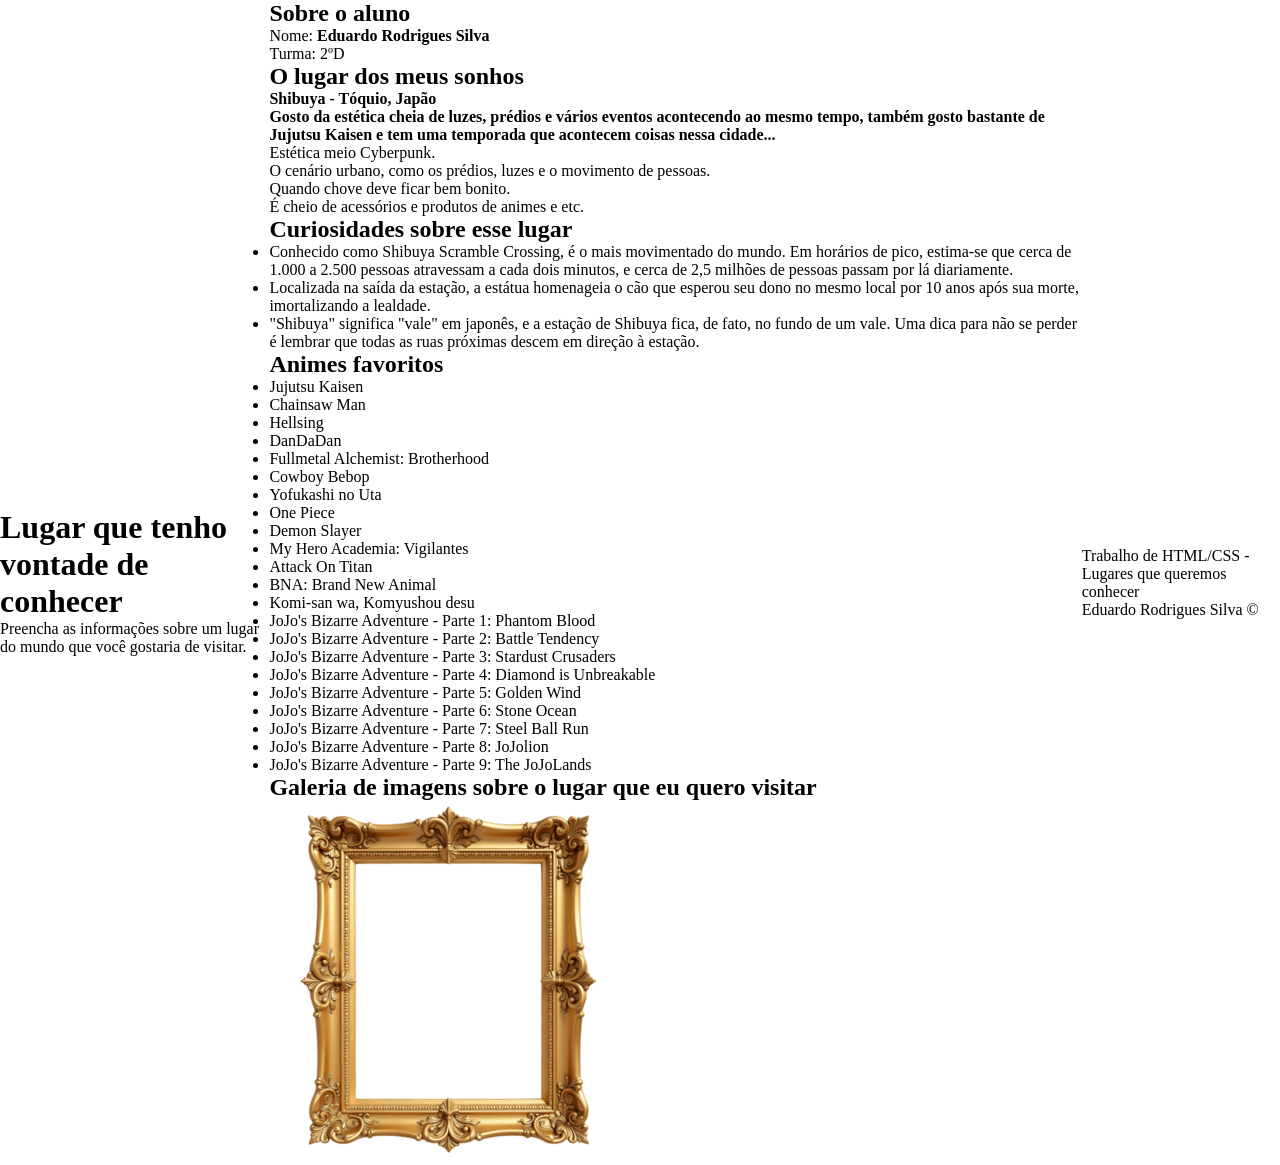
==== eduardoRodrigues.html @ 578aa2a4 "Cria página template, adiciona foto no index.html" ====
<!DOCTYPE html>
<html lang="pt-BR">
<head>
    <meta charset="UTF-8">
    <title>Lugar que quero conhecer</title>
    <link rel="stylesheet" href="style.css">
</head>
<body>

<header>
    <h1>Lugar que tenho vontade de conhecer</h1>
    <p>Preencha as informações sobre um lugar do mundo que você gostaria de visitar.</p>
</header>

<main>
    <section id="aluno">
        <h2>Sobre o aluno</h2>
        <p>Nome: <strong>Eduardo Rodrigues Silva</strong></p>
        <p>Turma: 2ºD</p>
    </section>

    <section id="lugar">
        <h2>O lugar dos meus sonhos</h2>
        <p><strong>Shibuya - Tóquio, Japão</strong></p>
        <p><strong>Gosto da estética cheia de luzes, prédios e vários eventos acontecendo ao mesmo tempo, também gosto bastante de Jujutsu Kaisen e tem uma temporada que acontecem coisas nessa cidade...</strong></p>
        <p>
            Estética meio Cyberpunk. <br>
            O cenário urbano, como os prédios, luzes e o movimento de pessoas. <br>
            Quando chove deve ficar bem bonito. <br>
            É cheio de acessórios e produtos de animes e etc.
        </p>
    </section>

    <section id="curiosidades">
        <h2>Curiosidades sobre esse lugar</h2>
        <ul>
            <li>Conhecido como Shibuya Scramble Crossing, é o mais movimentado do mundo. Em horários de pico, estima-se que cerca de 1.000 a 2.500 pessoas atravessam a cada dois minutos, e cerca de 2,5 milhões de pessoas passam por lá diariamente.</li>
            <li> Localizada na saída da estação, a estátua homenageia o cão que esperou seu dono no mesmo local por 10 anos após sua morte, imortalizando a lealdade.</li>
            <li>"Shibuya" significa "vale" em japonês, e a estação de Shibuya fica, de fato, no fundo de um vale. Uma dica para não se perder é lembrar que todas as ruas próximas descem em direção à estação.</li>
        </ul>
    </section>

    <section id="animes">
        <h2>Animes favoritos</h2>
        <ul>
            <li>Jujutsu Kaisen</li>
            <li>Chainsaw Man</li>
            <li>Hellsing</li>
            <li>DanDaDan</li>
            <li>Fullmetal Alchemist: Brotherhood</li>
            <li>Cowboy Bebop</li>
            <li>Yofukashi no Uta</li>
            <li>One Piece</li>
            <li>Demon Slayer</li>
            <li>My Hero Academia: Vigilantes</li>
            <li>Attack On Titan</li>
            <li>BNA: Brand New Animal</li>
            <li>Komi-san wa, Komyushou desu</li>
            <li>JoJo's Bizarre Adventure - Parte 1: Phantom Blood</li>
            <li>JoJo's Bizarre Adventure - Parte 2: Battle Tendency</li>
            <li>JoJo's Bizarre Adventure - Parte 3: Stardust Crusaders</li>
            <li>JoJo's Bizarre Adventure - Parte 4: Diamond is Unbreakable</li>
            <li>JoJo's Bizarre Adventure - Parte 5: Golden Wind</li>
            <li>JoJo's Bizarre Adventure - Parte 6: Stone Ocean</li>
            <li>JoJo's Bizarre Adventure - Parte 7: Steel Ball Run</li>
            <li>JoJo's Bizarre Adventure - Parte 8: JoJolion</li>
            <li>JoJo's Bizarre Adventure - Parte 9: The JoJoLands</li>
        </ul>
    </section>

    <section id="galeria">
        <h2>Galeria de imagens sobre o lugar que eu quero visitar</h2>
        <img class="foto_galeria" src="assets/eduardo/quadro_galeria.png" alt="">
    </section>
</main>

<footer>
    <p>Trabalho de HTML/CSS - Lugares que queremos conhecer <br>
        Eduardo Rodrigues Silva &copy;</p>
</footer>

</body>
</html>
---- style.css ----
:root {
    --green: #53763a;
}

* {
    margin: 0;
    padding: 0;
    box-sizing: border-box;
}

body {
    display: flex;
    align-items: center;
    justify-content: center;
}

.canva img {
    max-width: 600px;
}

#corridor {
    width: 100%;
    height: 100vh;
    gap: 15%;

    padding-left: 350px;

    display: flex;
    align-items: center;
    justify-content: space-around;
}


#corridor>:last-child {
    padding-right: 350px;
}

.canva img {
    background-size: cover;
    background-position: center;
    background-repeat: no-repeat;
}

#davi {
    background-image: url('assets/davi/baiacu.png');
}

#eduardo {
    background-image: url('assets/eduardo/apollodog.jpeg');
}
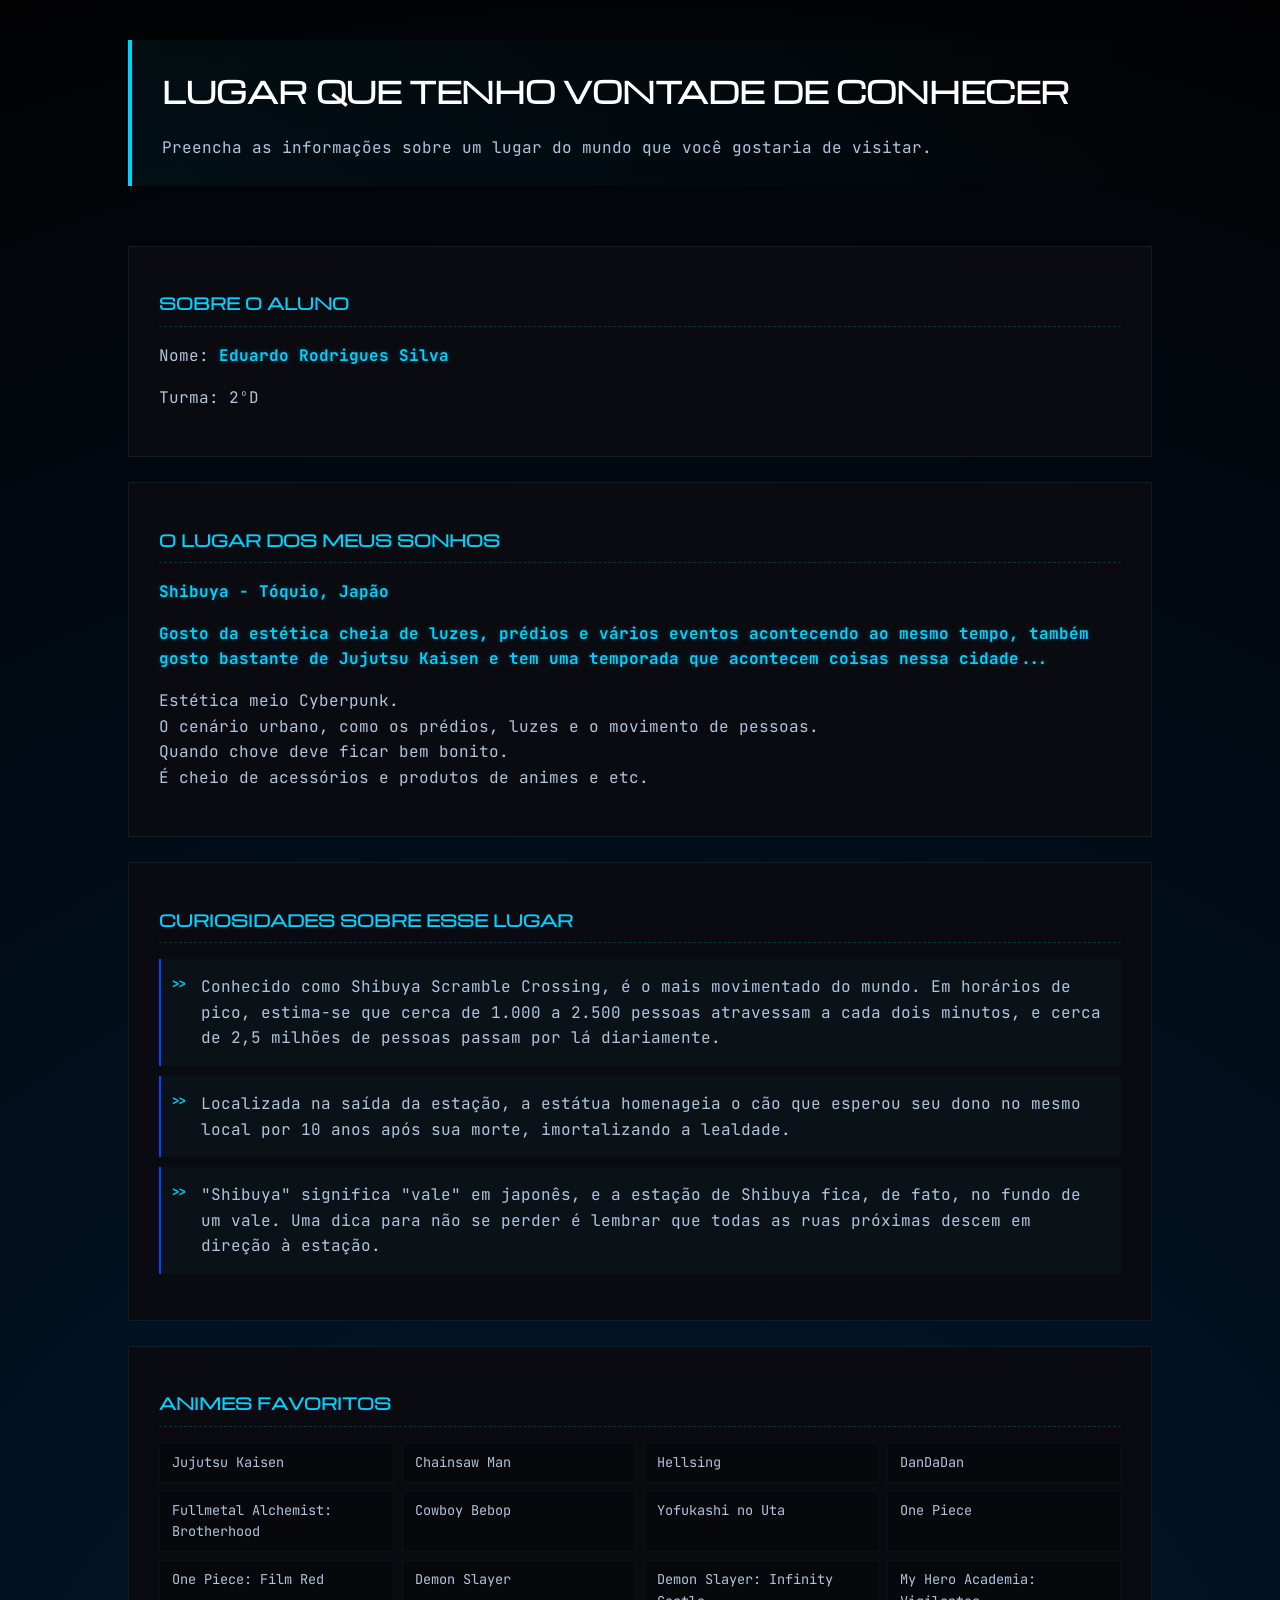
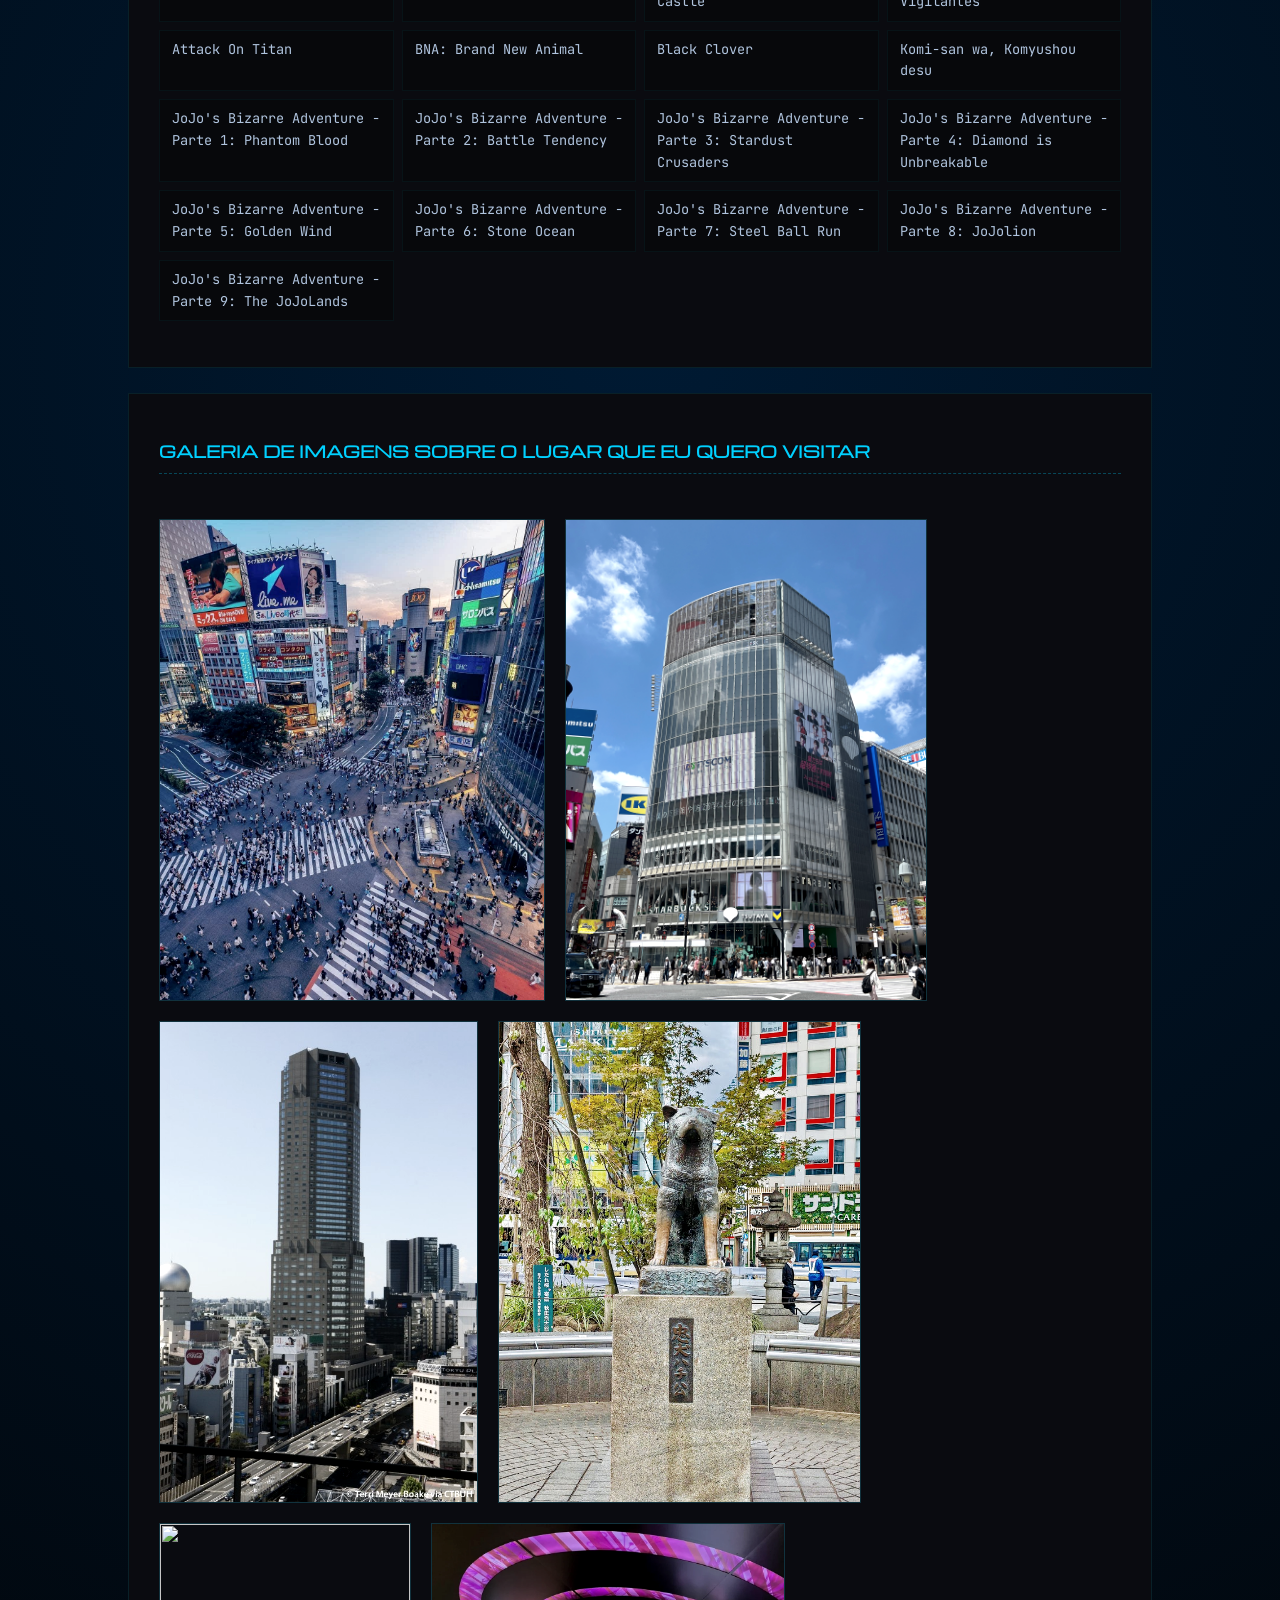
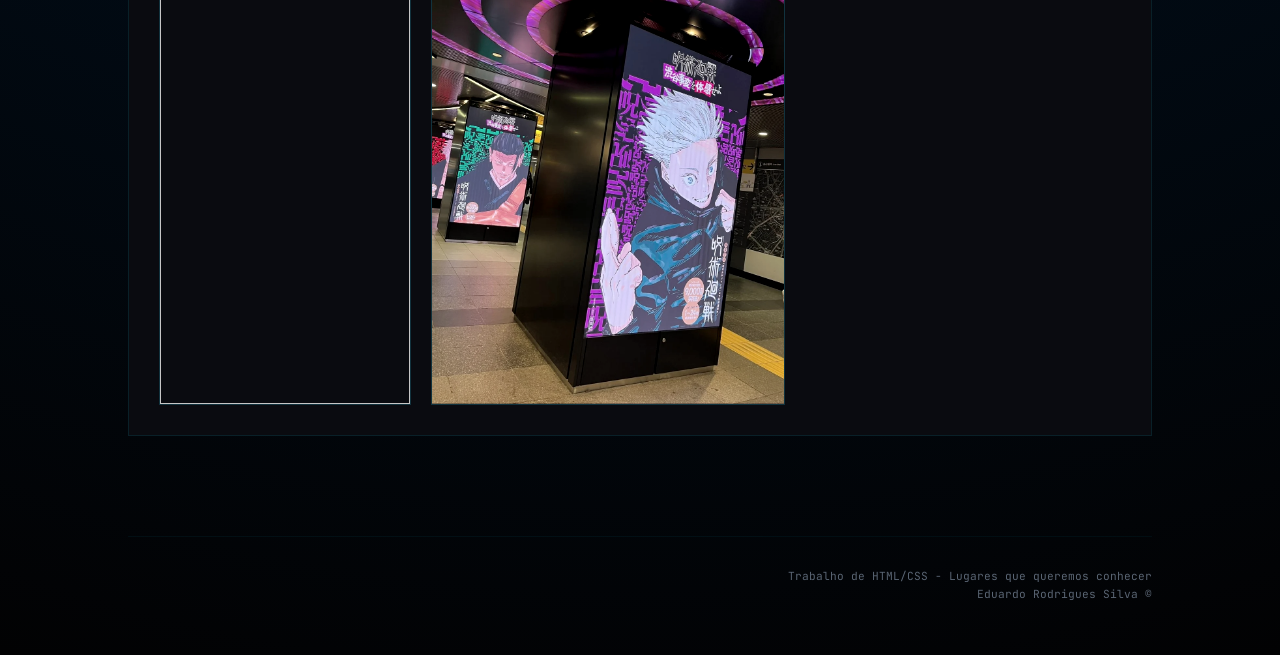
==== commit e21ede2b: "Finalizando a estilização da minha página e adicionando as imagens na galeria (favicon também)" ====
--- a/eduardoRodrigues.html
+++ b/eduardoRodrigues.html
@@ -3,7 +3,8 @@
 <head>
     <meta charset="UTF-8">
     <title>Lugar que quero conhecer</title>
-    <link rel="stylesheet" href="style.css">
+    <link rel="icon" href="assets/eduardo/adachitrue.jpg">
+    <link rel="stylesheet" href="css/apollo.css">
 </head>
 <body>
 
@@ -51,10 +52,13 @@
             <li>Cowboy Bebop</li>
             <li>Yofukashi no Uta</li>
             <li>One Piece</li>
+            <li>One Piece: Film Red</li>
             <li>Demon Slayer</li>
+            <li>Demon Slayer: Infinity Castle</li>
             <li>My Hero Academia: Vigilantes</li>
             <li>Attack On Titan</li>
             <li>BNA: Brand New Animal</li>
+            <li>Black Clover</li>
             <li>Komi-san wa, Komyushou desu</li>
             <li>JoJo's Bizarre Adventure - Parte 1: Phantom Blood</li>
             <li>JoJo's Bizarre Adventure - Parte 2: Battle Tendency</li>
@@ -70,7 +74,12 @@
 
     <section id="galeria">
         <h2>Galeria de imagens sobre o lugar que eu quero visitar</h2>
-        <img class="foto_galeria" src="assets/eduardo/quadro_galeria.png" alt="">
+        <img class="foto_galeria" src="assets/eduardo/shibuya_crossing.jpg" alt="">
+        <img class="foto_galeria" src="assets/eduardo/shibuya_tsutaya.jpg" alt="">
+        <img class="foto_galeria" src="assets/eduardo/cerulean_tower.jpg" alt="">
+        <img class="foto_galeria" src="assets/eduardo/hachiko_memorial.jpg" alt="">
+        <img class="foto_galeria" src="assets/eduardo/shibuya_aerial.jpg" alt="">
+        <img class="foto_galeria" src="assets/eduardo/shibuya_jjk.webp" alt="">
     </section>
 </main>
 
--- a/css/apollo.css
+++ b/css/apollo.css
@@ -0,0 +1,199 @@
+/* Importando fontes tecnológicas */
+@import url('https://fonts.googleapis.com/css2?family=JetBrains+Mono:wght@300;500&family=Michroma&display=swap');
+
+:root {
+    --bg-dark: #020203;
+    --panel-bg: #0a0b10;
+    --cyber-blue: #00d1ff;
+    --deep-blue: #0044ff;
+    --text-main: #b0c4de;
+    --text-bright: #ffffff;
+}
+
+body {
+    background-color: var(--bg-dark);
+    color: var(--text-main);
+    font-family: 'JetBrains Mono', monospace;
+    margin: 0;
+    padding: 40px 10%;
+    line-height: 1.6;
+    background-image: radial-gradient(circle at 50% 50%, #001a33 0%, #020203 100%);
+}
+
+/* Header */
+header {
+    border-left: 4px solid var(--cyber-blue);
+    padding: 10px 30px;
+    margin-bottom: 60px;
+    background: linear-gradient(90deg, rgba(0, 209, 255, 0.05), transparent);
+}
+
+h1 {
+    font-family: 'Michroma', sans-serif;
+    color: var(--text-bright);
+    font-size: 1.8rem;
+    text-transform: uppercase;
+}
+
+/* Seções */
+section {
+    background: var(--panel-bg);
+    border: 1px solid rgba(0, 209, 255, 0.1);
+    padding: 30px;
+    margin-bottom: 25px;
+    position: relative;
+}
+
+h2 {
+    font-family: 'Michroma', sans-serif;
+    font-size: 1rem;
+    color: var(--cyber-blue);
+    text-transform: uppercase;
+    border-bottom: 1px dashed rgba(0, 209, 255, 0.2);
+    padding-bottom: 10px;
+}
+
+/* --- ESTILIZAÇÃO DE LISTAS (Geral / Curiosidades) --- */
+/* Aplica-se a todas as listas, exceto à de animes */
+section:not(#animes) ul {
+    list-style: none;
+    padding: 0;
+}
+
+section:not(#animes) li {
+    position: relative;
+    padding: 15px 15px 15px 40px;
+    margin-bottom: 10px;
+    background: rgba(0, 209, 255, 0.03);
+    border-left: 2px solid var(--deep-blue);
+    transition: 0.3s;
+}
+
+section:not(#animes) li::before {
+    content: ">>"; /* Marcador estilo terminal */
+    position: absolute;
+    left: 10px;
+    color: var(--cyber-blue);
+    font-weight: bold;
+    font-size: 0.8rem;
+}
+
+section:not(#animes) li:hover {
+    background: rgba(0, 209, 255, 0.08);
+    border-left-color: var(--cyber-blue);
+    transform: translateX(5px);
+}
+
+/* --- MANUTENÇÃO DA LISTA DE ANIMES --- */
+#animes ul {
+    list-style: none;
+    padding: 0;
+    display: grid;
+    grid-template-columns: repeat(auto-fill, minmax(220px, 1fr));
+    gap: 8px;
+}
+
+#animes li {
+    background: rgba(0, 0, 0, 0.3);
+    padding: 8px 12px;
+    border: 1px solid rgba(0, 209, 255, 0.05);
+    font-size: 0.85rem;
+    transition: all 0.2s ease;
+}
+
+#animes li::before {
+    content: none; /* Remove o ">>" da lista de animes */
+}
+
+#animes li:hover {
+    border-color: var(--cyber-blue);
+    color: var(--text-bright);
+    background: rgba(0, 209, 255, 0.05);
+    transform: none;
+}
+
+/* Galeria e Imagens */
+.foto_galeria {
+    width: 100%;
+    filter: saturate(0.5) contrast(1.1);
+    border: 1px solid rgba(0, 209, 255, 0.2);
+}
+
+/* Footer */
+footer {
+    text-align: right;
+    font-size: 0.7rem;
+    margin-top: 100px;
+    border-top: 1px solid rgba(0, 209, 255, 0.1);
+    padding-top: 20px;
+    opacity: 0.5;
+}
+
+/* Destaque para o seu nome no conteúdo */
+strong {
+    color: var(--cyber-blue);
+    text-shadow: 0 0 5px rgba(0, 209, 255, 0.3);
+}
+
+/* --- SEÇÃO DA GALERIA --- */
+#galeria {
+    padding: 30px;
+    background: var(--panel-bg);
+    border: 1px solid rgba(0, 209, 255, 0.1);
+    
+    /* Permite que o título fique em cima e o carrossel embaixo */
+    display: flex;
+    flex-wrap: wrap; 
+}
+
+/* Título no topo, ocupando 100% da largura */
+#galeria h2 {
+    width: 100%;
+    margin-bottom: 25px;
+    border-bottom: 1px dashed rgba(0, 209, 255, 0.3);
+    padding-bottom: 10px;
+}
+
+/* Container interno para as imagens (O carrossel real) */
+/* Se não quiser mexer no HTML, podemos aplicar o scroll direto na section e ajustar o h2 */
+/* Mas para ficar perfeito, o ideal é que as imagens fiquem num 'trilho' */
+
+#galeria {
+    overflow-x: auto;
+    scroll-snap-type: x mandatory;
+    gap: 20px;
+    scrollbar-width: thin;
+    scrollbar-color: var(--cyber-blue) transparent;
+}
+
+/* Ajuste das Imagens Estilo Poster Vertical */
+.foto_galeria {
+    flex: 0 0 250px;      /* Largura estreita */
+    height: 480px;        /* Bem alta e imponente */
+    object-fit: cover;
+    scroll-snap-align: start;
+    
+    border: 1px solid rgba(0, 209, 255, 0.2);
+    filter: saturate(0.7) contrast(1.1);
+    transition: all 0.4s ease;
+}
+
+.foto_galeria:hover {
+    border-color: var(--cyber-blue);
+    filter: saturate(1.1) brightness(1.1);
+    box-shadow: 0 0 20px rgba(0, 209, 255, 0.2);
+    transform: translateY(-5px); /* Sobe um pouquinho ao focar */
+}
+
+/* Estilização da barra de rolagem */
+#galeria::-webkit-scrollbar {
+    height: 5px;
+}
+
+#galeria::-webkit-scrollbar-thumb {
+    background: var(--cyber-blue);
+}
+
+#galeria::-webkit-scrollbar-track {
+    background: rgba(0, 0, 0, 0.3);
+}
